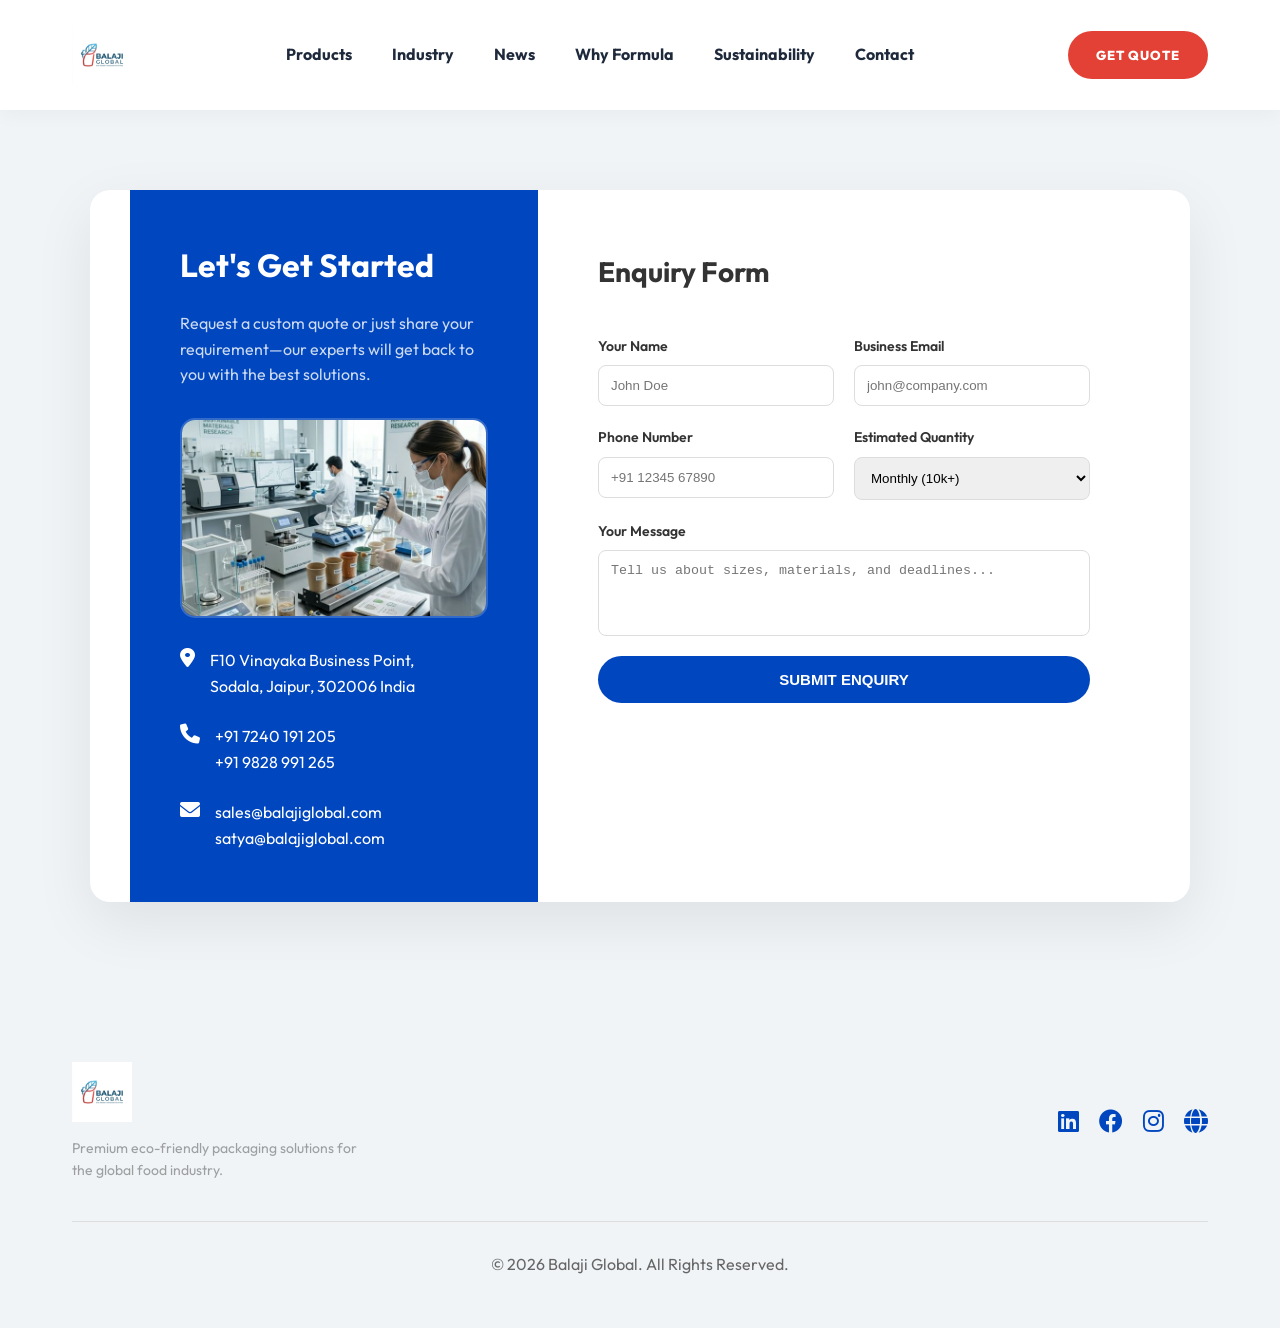
==== contact.html @ 2c3d489d "Initial responsive and footer updates" ====
<!DOCTYPE html>
<html lang="en">
<head>
    <meta charset="UTF-8">
    <meta name="viewport" content="width=device-width, initial-scale=1.0">
    <title>Contact Us | Balaji Global</title>
    <link rel="icon" type="image/png" href="./assets/images/logo-icon.png">
    <link rel="preconnect" href="https://fonts.googleapis.com">
    <link rel="preconnect" href="https://fonts.gstatic.com" crossorigin>
    <link href="https://fonts.googleapis.com/css2?family=Outfit:wght@300;400;600;700;800&display=swap" rel="stylesheet">
    <link rel="stylesheet" href="./index.css">
    <link rel="stylesheet" href="https://cdnjs.cloudflare.com/ajax/libs/font-awesome/6.0.0/css/all.min.css">
</head>
<body style="background-color: #f0f4f7;">
    <!-- Header -->
    <header class="site-header" style="height: 80px; background-color: rgba(255, 255, 255, 0.98); box-shadow: 0 10px 30px rgba(0,0,0,0.08);">
        <div class="container header-inner">
            <a href="index.html" class="logo">
                <img src="./assets/images/logo.png" alt="Balaji Global Logo" style="height: 60px; width: auto;">
            </a>
            <nav class="nav">
                <ul class="nav-links">
                    <li><a href="products.html">Products</a></li>
                    <li><a href="industry.html">Industry</a></li>
                    <li><a href="news.html">News</a></li>
                    <li><a href="formula.html">Why Formula</a></li>
                    <li><a href="sustainability.html">Sustainability</a></li>
                    <li><a href="contact.html" class="active">Contact</a></li>
                </ul>
            </nav>
            <div class="header-actions">
                <a href="contact.html" class="btn btn-secondary" style="border-radius: 30px; font-weight: 800; padding: 14px 28px; font-size: 13px;">GET QUOTE</a>
            </div>

            <div class="mobile-menu-toggle" id="mobile-toggle">
                <span></span>
                <span></span>
                <span></span>
            </div>
            
            <div class="mobile-nav" id="mobile-menu">
                <a href="index.html">Home</a>
                <a href="products.html">Products</a>
                <a href="industry.html">Industry</a>
                <a href="news.html">News</a>
                <a href="formula.html">Why Formula</a>
                <a href="sustainability.html">Sustainability</a>
                <a href="contact.html">Contact</a>
            </div>
        </div>
    </header>

    <main class="section">
        <div class="container" style="background-color: var(--white); border-radius: 20px; box-shadow: 0 20px 60px rgba(0,0,0,0.08); overflow: hidden; display: flex; max-width: 1100px;">
            <!-- Left Info -->
            <div style="background-color: var(--primary-color); color: var(--white); padding: 50px; width: 40%; display: flex; flex-direction: column; justify-content: space-between;">
                <div>
                    <h2 style="font-size: 32px; margin-bottom: 20px;">Let's Get Started</h2>
                    <p style="opacity: 0.8; margin-bottom: 30px;">Request a custom quote or just share your requirement—our experts will get back to you with the best solutions.</p>
                </div>
                
                <img src="./assets/images/news-lab.png" alt="Office" style="width: 100%; height: 200px; object-fit: cover; border-radius: 15px; margin-bottom: 30px; border: 2px solid rgba(255,255,255,0.2);">

                <div style="display: flex; flex-direction: column; gap: 25px;">
                    <div style="display: flex; gap: 15px; align-items: start;">
                        <i class="fas fa-location-dot" style="font-size: 20px;"></i>
                        <p>F10 Vinayaka Business Point,<br>Sodala, Jaipur, 302006 India</p>
                    </div>
                    <div style="display: flex; gap: 15px; align-items: start;">
                        <i class="fas fa-phone" style="font-size: 20px;"></i>
                        <p>+91 7240 191 205<br>+91 9828 991 265</p>
                    </div>
                    <div style="display: flex; gap: 15px; align-items: start;">
                        <i class="fas fa-envelope" style="font-size: 20px;"></i>
                        <p>sales@balajiglobal.com<br>satya@balajiglobal.com</p>
                    </div>
                </div>
            </div>

            <!-- Right Form -->
            <div style="padding: 60px; width: 60%;">
                <h2 style="font-size: 28px; margin-bottom: 40px; color: var(--text-color);">Enquiry Form</h2>
                <form id="contact-form" style="display: grid; grid-template-columns: 1fr 1fr; gap: 20px;">
                    <div style="display: flex; flex-direction: column; gap: 8px;">
                        <label style="font-weight: 600; font-size: 14px;">Your Name</label>
                        <input type="text" placeholder="John Doe" style="padding: 12px; border: 1px solid #ddd; border-radius: 8px;">
                    </div>
                    <div style="display: flex; flex-direction: column; gap: 8px;">
                        <label style="font-weight: 600; font-size: 14px;">Business Email</label>
                        <input type="email" placeholder="john@company.com" style="padding: 12px; border: 1px solid #ddd; border-radius: 8px;">
                    </div>
                    <div style="display: flex; flex-direction: column; gap: 8px;">
                        <label style="font-weight: 600; font-size: 14px;">Phone Number</label>
                        <input type="tel" placeholder="+91 12345 67890" style="padding: 12px; border: 1px solid #ddd; border-radius: 8px;">
                    </div>
                    <div style="display: flex; flex-direction: column; gap: 8px;">
                        <label style="font-weight: 600; font-size: 14px;">Estimated Quantity</label>
                        <select style="padding: 12px; border: 1px solid #ddd; border-radius: 8px;">
                            <option>Monthly (10k+)</option>
                            <option>Bulk Order (50k+)</option>
                            <option>Sample Order</option>
                        </select>
                    </div>
                    <div style="grid-column: span 2; display: flex; flex-direction: column; gap: 8px;">
                        <label style="font-weight: 600; font-size: 14px;">Your Message</label>
                        <textarea rows="4" placeholder="Tell us about sizes, materials, and deadlines..." style="padding: 12px; border: 1px solid #ddd; border-radius: 8px; resize: none;"></textarea>
                    </div>
                    <div style="grid-column: span 2;">
                        <button type="submit" class="btn btn-primary" style="width: 100%; border-radius: 30px; padding: 15px; font-weight: 800; font-size: 15px;">SUBMIT ENQUIRY</button>
                    </div>
                </form>
            </div>
        </div>
    </main>

    <footer class="site-footer" style="padding: 40px 0 20px; background-color: transparent; color: #666;">
        <div class="container">
            <div style="display: flex; justify-content: space-between; align-items: center; padding: 40px 0; border-bottom: 1px solid #ddd;">
                <div style="max-width: 300px; text-align: left;">
                    <img src="./assets/images/logo.png" alt="Logo" style="height: 60px;">
                    <p style="margin-top: 15px; opacity: 0.6; font-size: 14px;">Premium eco-friendly packaging solutions for the global food industry.</p>
                </div>
                <div style="display: flex; gap: 20px;">
                    <a href="https://www.linkedin.com/company/jprglobalexports" target="_blank" style="color: var(--primary-color); font-size: 24px;"><i class="fab fa-linkedin"></i></a>
                    <a href="https://www.facebook.com/jprglobalexports" target="_blank" style="color: var(--primary-color); font-size: 24px;"><i class="fab fa-facebook"></i></a>
                    <a href="https://www.instagram.com/jprglobalexports/" target="_blank" style="color: var(--primary-color); font-size: 24px;"><i class="fab fa-instagram"></i></a>
                    <a href="https://t.globallinker.com/t92Dm" target="_blank" style="color: var(--primary-color); font-size: 24px;" title="Indian Trade Portal"><i class="fas fa-globe"></i></a>
                </div>
            </div>
            <div style="text-align: center; padding: 30px 0;">
                <p>&copy; 2026 Balaji Global. All Rights Reserved.</p>
            </div>
        </div>
    </footer>
    <script src="./main.js"></script>
</body>
</html>
---- index.css ----
:root {
  --primary-color: #0046be; 
  --secondary-color: #f99d1c;
  --accent-red: #e34135;
  --accent-green: #8cc63f;
  --dark-bg: #1a1a1a;
  --light-bg: #f8f9fa;
  --text-color: #333333;
  --text-muted: #6b7280;
  --white: #ffffff;
  --container-width: 1400px;
  --header-height: 100px;
  --transition-speed: 0.3s;
  --border-radius: 8px;
}

/* Reset and Base Styles */
* {
  margin: 0;
  padding: 0;
  box-sizing: border-box;
}

html {
  scroll-behavior: smooth;
}

body {
  font-family: 'Outfit', 'Inter', sans-serif;
  color: var(--text-color);
  background-color: var(--white);
  line-height: 1.6;
}

a {
  text-decoration: none;
  color: inherit;
  transition: var(--transition-speed);
}

ul {
  list-style: none;
}

img {
  max-width: 100%;
  height: auto;
  display: block;
}

.container {
  max-width: var(--container-width);
  margin: 0 auto;
  padding: 0 40px;
}

.section {
  padding: 80px 0;
}

.btn {
  display: inline-block;
  padding: 12px 24px;
  border-radius: var(--border-radius);
  font-weight: 600;
  cursor: pointer;
  transition: var(--transition-speed);
  border: none;
}

.btn-primary {
  background-color: var(--primary-color);
  color: var(--white);
}

.btn-primary:hover {
  background-color: #0037a3;
  transform: translateY(-2px);
}

.btn-secondary {
  background-color: #e34135;
  color: var(--white);
  text-transform: uppercase;
  letter-spacing: 1px;
  font-size: 14px;
  padding: 10px 25px;
  border-radius: 5px;
}

.btn-secondary:hover {
  background-color: #c9352b;
  transform: translateY(-2px);
}

/* Top Bar */
.top-bar {
  background-color: #f0f4f8;
  padding: 8px 0;
  font-size: 14px;
}

.top-bar-inner {
  display: flex;
  justify-content: space-between;
  align-items: center;
  height: 40px;
}

.top-info {
  display: flex;
  gap: 25px;
  align-items: center;
  color: #666;
  font-weight: 500;
}

.top-links {
  display: flex;
  align-items: center;
  gap: 15px;
}

.top-links a i {
  color: #333;
  transition: var(--transition-speed);
}

/* Header */
.site-header {
  height: var(--header-height);
  background-color: var(--white);
  box-shadow: 0 4px 20px rgba(0,0,0,0.04);
  position: sticky;
  top: 0;
  z-index: 1000;
  display: flex;
  align-items: center;
}

.header-inner {
  display: flex;
  justify-content: space-between;
  align-items: center;
  width: 100%;
}

.logo img {
  height: 90px;
  width: auto;
  object-fit: contain;
  transition: transform 0.3s ease;
}

.nav {
  flex-grow: 1;
  display: flex;
  justify-content: center;
}

.mobile-menu-toggle {
  display: none;
  flex-direction: column;
  gap: 5px;
  cursor: pointer;
  z-index: 1000;
  padding: 10px;
}

.mobile-menu-toggle span {
  width: 28px;
  height: 3px;
  background-color: var(--primary-color);
  border-radius: 3px;
  transition: all 0.3s ease;
}

/* Mobile Nav Overlay */
.mobile-nav {
  position: fixed;
  top: 0;
  right: -100%;
  width: 80%;
  height: 100vh;
  background-color: var(--white);
  z-index: 999;
  display: flex;
  flex-direction: column;
  padding: 100px 40px;
  gap: 30px;
  box-shadow: -10px 0 30px rgba(0,0,0,0.1);
  transition: all 0.5s cubic-bezier(0.4, 0, 0.2, 1);
}

.mobile-nav.active {
  right: 0;
}

.mobile-nav a {
  font-size: 24px;
  font-weight: 700;
  color: var(--text-color);
  text-decoration: none;
}

.mobile-nav a.active {
  color: var(--primary-color);
}

.nav-links {
  display: flex;
  gap: 40px;
}

.nav-links a {
  font-weight: 700;
  font-size: 16px;
  color: #1e293b;
  text-transform: capitalize;
  transition: all 0.3s ease;
}

.nav-links a:hover {
  color: var(--primary-color);
}

.header-actions {
  display: flex;
  align-items: center;
  gap: 20px;
}

.header-actions i {
  font-size: 22px;
  color: #222;
  cursor: pointer;
  transition: var(--transition-speed);
}

.header-actions i:hover {
  color: var(--primary-color);
}

/* Hero Section */
.hero {
  position: relative;
  height: 650px;
  background-color: #f0f4f7;
  overflow: hidden;
}

.hero-slide {
  position: absolute;
  top: 0;
  left: 0;
  width: 100%;
  height: 100%;
  display: flex !important;
  align-items: center;
  justify-content: flex-start;
  opacity: 0;
  visibility: hidden;
  transition: opacity 1s ease-in-out, visibility 1s;
  z-index: 1;
  background-color: #f0f4f7;
}

.hero-slide.active {
  opacity: 1;
  visibility: visible;
  z-index: 10;
}

.hero-slide .container {
  position: relative;
  z-index: 20;
  pointer-events: none;
}

.hero-content {
  width: 45%;
  pointer-events: auto;
  transform: translateX(-50px);
  transition: transform 1s ease-out;
  padding-left: 8%;
  z-index: 20;
}

.hero-slide.active .hero-content {
  transform: translateX(0);
}

.hero-content h1 {
  font-size: 56px;
  line-height: 1.2;
  margin-bottom: 20px;
  color: var(--primary-color);
  font-weight: 700;
  max-width: 800px;
}

.hero-content p {
  font-size: 22px;
  margin-bottom: 40px;
  color: #334155;
  line-height: 1.5;
  max-width: 550px;
}

.hero-image {
  position: absolute;
  top: 0;
  right: 0;
  width: 50%;
  height: 100%;
  background-size: cover;
  background-position: center center;
  z-index: 5;
  border-bottom-left-radius: 100px;
}

.hero-image::after {
  content: '';
  position: absolute;
  top: 0;
  left: 0;
  width: 40%;
  height: 100%;
  background: linear-gradient(to right, #f0f4f7, transparent);
  pointer-events: none;
}

.hero-actions {
  display: flex;
  gap: 15px;
}

.btn-large {
  padding: 18px 45px;
  font-size: 15px;
  letter-spacing: 1px;
  border-radius: 50px;
  text-transform: uppercase;
}

.hero-dots {
  position: absolute;
  bottom: 30px;
  left: 20px;
  display: flex;
  gap: 10px;
  z-index: 20;
}

.dot {
  width: 12px;
  height: 12px;
  border-radius: 50%;
  background-color: #d1d5db;
  cursor: pointer;
  transition: all 0.4s cubic-bezier(0.175, 0.885, 0.32, 1.275);
}

.dot.active {
  background-color: var(--primary-color);
  width: 35px;
  border-radius: 10px;
}

@keyframes slideInLeft {
  from {
    opacity: 0;
    transform: translateX(-50px);
  }
  to {
    opacity: 1;
    transform: translateX(0);
  }
}

/* Category Grid */
.category-grid {
  display: grid;
  grid-template-columns: repeat(4, 1fr);
  gap: 0;
}

.category-card {
  position: relative;
  height: 250px;
  overflow: hidden;
  color: var(--white);
  display: flex;
  flex-direction: column;
  justify-content: flex-end;
  padding: 20px;
  transition: transform 0.5s ease;
}

.category-card:hover {
  transform: scale(1.02);
  z-index: 10;
}

.category-card img {
  position: absolute;
  top: 0;
  left: 0;
  width: 100%;
  height: 100%;
  object-fit: cover;
  z-index: 1;
}

.category-card h3 {
  position: relative;
  z-index: 2;
  font-size: 20px;
}

.category-card.blue { background-color: var(--primary-color); }
.category-card.orange { background-color: var(--secondary-color); }
.category-card.green { background-color: var(--accent-green); }

/* About Section */
.about-section {
  display: grid;
  grid-template-columns: 1fr 1fr;
  gap: 50px;
  align-items: center;
}

.about-content h2 {
  font-size: 36px;
  margin-bottom: 20px;
}

.about-content p {
  margin-bottom: 20px;
  color: var(--text-muted);
}

/* Application Grid */
.app-grid {
  display: grid;
  grid-template-columns: repeat(3, 1fr);
  gap: 20px;
}

.app-card {
  position: relative;
  height: 200px;
  border-radius: var(--border-radius);
  overflow: hidden;
}

.app-card img {
  width: 100%;
  height: 100%;
  object-fit: cover;
}

.app-card-overlay {
  position: absolute;
  bottom: 0;
  left: 0;
  width: 100%;
  background: rgba(0, 70, 190, 0.8);
  color: var(--white);
  padding: 10px;
  text-align: center;
}

/* Features Section */
.features-section {
  background-color: #f9f9f9;
}

.features-grid {
  display: grid;
  grid-template-columns: 1fr 1fr;
  gap: 50px;
}

.feature-item {
  display: flex;
  gap: 20px;
  margin-bottom: 30px;
}

.feature-icon {
  width: 50px;
  height: 50px;
  background-color: var(--primary-color);
  color: var(--white);
  border-radius: 50%;
  display: flex;
  align-items: center;
  justify-content: center;
  flex-shrink: 0;
}

/* Footer */
.site-footer {
  background-color: #333;
  color: var(--white);
  padding: 60px 0 20px;
}

.footer-grid {
  display: grid;
  grid-template-columns: repeat(4, 1fr);
  gap: 40px;
  margin-bottom: 40px;
}

.footer-col h4 {
  margin-bottom: 20px;
  font-size: 18px;
}

.footer-links li {
  margin-bottom: 10px;
}

.footer-links a:hover {
  text-decoration: underline;
}

.footer-bottom {
  padding-top: 20px;
  border-top: 1px solid #444;
  display: flex;
  justify-content: space-between;
  font-size: 14px;
}

/* Features Grid */
.features-grid {
  display: grid;
  grid-template-columns: repeat(3, 1fr);
  gap: 30px;
}

/* Chat Banner */
.chat-banner {
  padding: 60px;
  color: var(--white);
  display: flex;
  justify-content: space-between;
  align-items: center;
  margin-bottom: 80px;
  text-align: left;
}

.chat-content {
  max-width: 60%;
}

.chat-banner h2 {
  font-size: 36px;
  margin-bottom: 15px;
}

/* --- Comprehensive Responsive System --- */

@media (max-width: 1400px) {
  .container {
    max-width: 95%;
  }
}

@media (max-width: 1200px) {
  .hero-content h1 {
    font-size: 48px;
  }
}

@media (max-width: 1024px) {
  .nav {
    display: none; /* Hide standard nav for mobile */
  }

  /* Hamburger Toggle */
  .mobile-menu-toggle {
    display: flex !important;
  }

  .header-actions {
    display: none;
  }

  .hero-slide {
    padding-left: 5%;
    flex-direction: column;
    justify-content: center;
    text-align: center;
  }

  .hero-content {
    width: 90%;
    margin-bottom: 40px;
  }

  .hero-image {
    width: 80%;
    margin: 0 auto;
  }

  .footer-grid, .category-grid, .app-grid, .stats-grid {
    grid-template-columns: repeat(2, 1fr);
  }
}

@media (max-width: 768px) {
  .top-bar {
    display: none; /* Hide top bar on tablet/mobile if it gets messy */
  }

  .hero-content h1 {
    font-size: 32px;
  }

  .hero-image {
    width: 100%;
    opacity: 0.4;
    position: absolute;
    top: 50%;
    left: 50%;
    transform: translate(-50%, -50%) scale(1.2);
    z-index: 10;
  }

  .hero-content {
    width: 100%;
    z-index: 20;
    pointer-events: none;
    transform: none;
    padding: 20px;
    background: rgba(255,255,255,0.7);
    backdrop-filter: blur(10px);
    border-radius: 20px;
  }

  .hero-content .btn-group {
    pointer-events: auto;
  }

  .section {
    padding: 60px 0;
  }

  .section-title {
    font-size: 32px;
  }

  .about-content {
    grid-template-columns: 1fr;
  }

  .footer-grid, .category-grid, .app-grid, .stats-grid, .features-grid {
    grid-template-columns: 1fr;
  }

  .footer-bottom {
    flex-direction: column;
    text-align: center;
    gap: 15px;
  }
  
  /* Generic fixes for flex rows that are hardcoded in HTML styles */
  [style*="display: flex; gap: 60px;"] {
    flex-direction: column !important;
    gap: 30px !important;
  }

  [style*="display: grid; grid-template-columns: repeat(2, 1fr);"] {
    grid-template-columns: 1fr !important;
  }

  /* Contact Page Grid Fix */
  .container[style*="display: flex; max-width: 1100px;"] {
    flex-direction: column !important;
  }
  
  div[style*="width: 40%;"] {
    width: 100% !important;
    padding: 40px 20px !important;
  }
  
  div[style*="width: 60%;"] {
    width: 100% !important;
    padding: 40px 20px !important;
  }
}

@media (max-width: 480px) {
  .hero-content {
    padding: 30px 20px !important;
    width: 95% !important;
  }

  .hero-content h1 {
    font-size: 24px;
    line-height: 1.2;
    margin-bottom: 10px;
  }
  
  .hero-content p {
    font-size: 14px;
    line-height: 1.4;
    margin-bottom: 20px;
  }
  
  .container {
    padding: 0 15px;
  }

  .btn {
    width: 100%;
    margin-bottom: 10px;
    padding: 12px;
    font-size: 15px;
  }

  .btn-group {
    flex-direction: column;
    width: 100%;
  }

  /* Hide most of the top bar content to keep it clean */
  .top-bar-left span {
    display: none;
  }
  
  .top-bar-right {
    width: 100%;
    justify-content: center;
  }

  /* Chat Banner Mobile Fix */
  .chat-banner {
    flex-direction: column;
    padding: 60px 20px !important;
    text-align: center;
    border-radius: 0 !important;
    margin: 0 -15px 50px !important;
    gap: 30px;
  }

  .chat-content {
    max-width: 100%;
  }

  .chat-banner .btn {
    width: auto !important;
    min-width: 200px;
  }
}

/* Animations */
.fade-out {
  opacity: 0;
  transform: translateY(20px);
  transition: all 0.8s ease-out;
}

.fade-in {
  opacity: 1;
  transform: translateY(0);
}

.btn:hover {
  filter: brightness(1.1);
  transform: translateY(-2px);
  box-shadow: 0 4px 12px rgba(0,0,0,0.1);
}
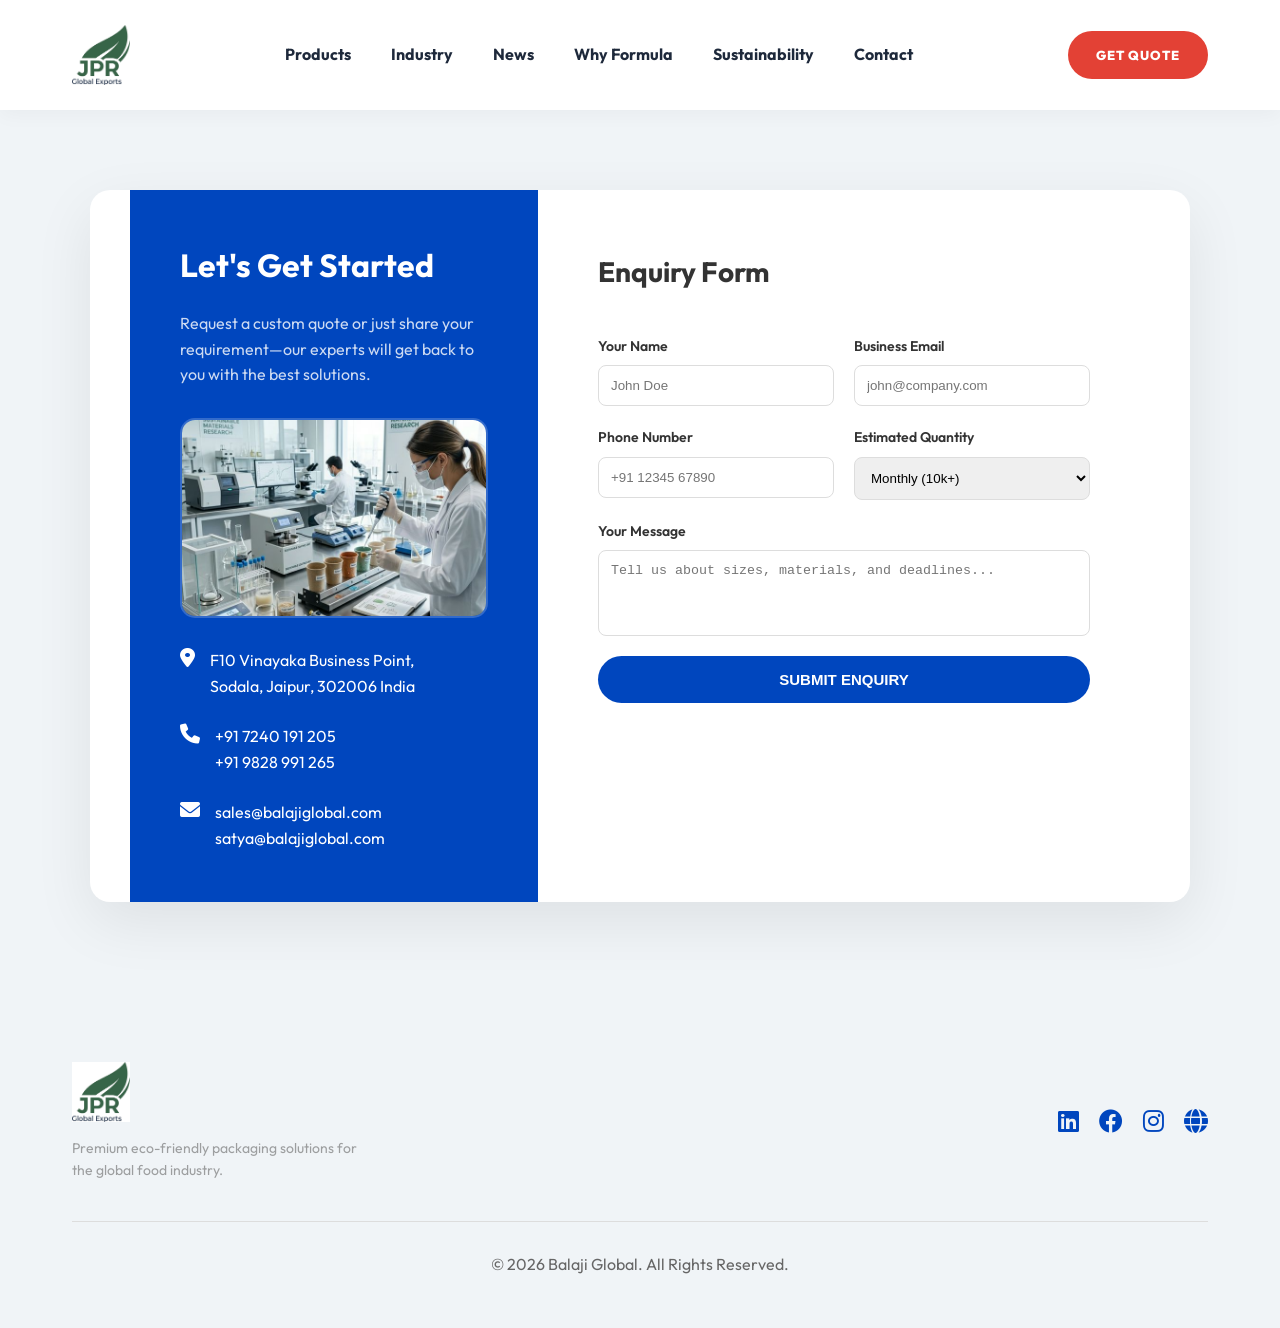
==== commit 5597f2da: "Update site logo to logo.jpg and remove footer filters" ====
--- a/contact.html
+++ b/contact.html
@@ -16,7 +16,7 @@
     <header class="site-header" style="height: 80px; background-color: rgba(255, 255, 255, 0.98); box-shadow: 0 10px 30px rgba(0,0,0,0.08);">
         <div class="container header-inner">
             <a href="index.html" class="logo">
-                <img src="./assets/images/logo.png" alt="Balaji Global Logo" style="height: 60px; width: auto;">
+                <img src="./assets/images/logo.jpg" alt="Balaji Global Logo" style="height: 60px; width: auto;">
             </a>
             <nav class="nav">
                 <ul class="nav-links">
@@ -117,7 +117,7 @@
         <div class="container">
             <div style="display: flex; justify-content: space-between; align-items: center; padding: 40px 0; border-bottom: 1px solid #ddd;">
                 <div style="max-width: 300px; text-align: left;">
-                    <img src="./assets/images/logo.png" alt="Logo" style="height: 60px;">
+                    <img src="./assets/images/logo.jpg" alt="Logo" style="height: 60px;">
                     <p style="margin-top: 15px; opacity: 0.6; font-size: 14px;">Premium eco-friendly packaging solutions for the global food industry.</p>
                 </div>
                 <div style="display: flex; gap: 20px;">
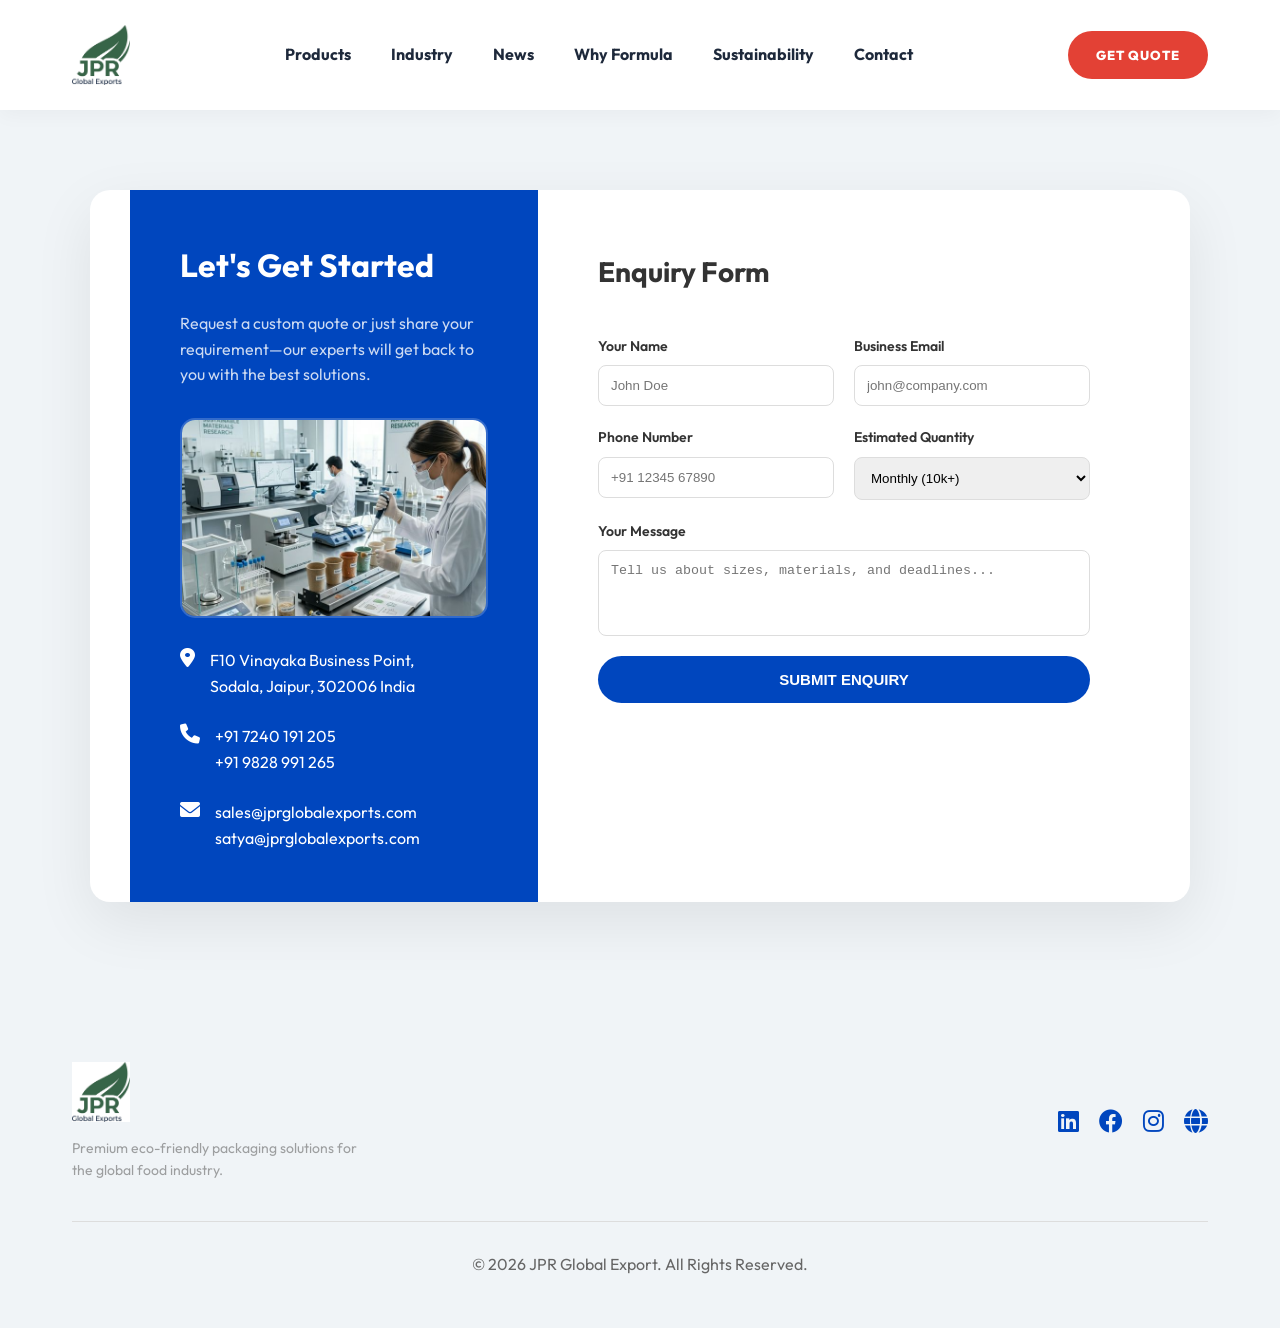
==== commit 0cdea3f7: "Rebrand website to JPR Global Export" ====
--- a/contact.html
+++ b/contact.html
@@ -3,7 +3,7 @@
 <head>
     <meta charset="UTF-8">
     <meta name="viewport" content="width=device-width, initial-scale=1.0">
-    <title>Contact Us | Balaji Global</title>
+    <title>Contact Us | JPR Global Export</title>
     <link rel="icon" type="image/png" href="./assets/images/logo-icon.png">
     <link rel="preconnect" href="https://fonts.googleapis.com">
     <link rel="preconnect" href="https://fonts.gstatic.com" crossorigin>
@@ -16,7 +16,7 @@
     <header class="site-header" style="height: 80px; background-color: rgba(255, 255, 255, 0.98); box-shadow: 0 10px 30px rgba(0,0,0,0.08);">
         <div class="container header-inner">
             <a href="index.html" class="logo">
-                <img src="./assets/images/logo.jpg" alt="Balaji Global Logo" style="height: 60px; width: auto;">
+                <img src="./assets/images/logo.jpg" alt="JPR Global Export Logo" style="height: 60px; width: auto;">
             </a>
             <nav class="nav">
                 <ul class="nav-links">
@@ -72,7 +72,7 @@
                     </div>
                     <div style="display: flex; gap: 15px; align-items: start;">
                         <i class="fas fa-envelope" style="font-size: 20px;"></i>
-                        <p>sales@balajiglobal.com<br>satya@balajiglobal.com</p>
+                        <p>sales@jprglobalexports.com<br>satya@jprglobalexports.com</p>
                     </div>
                 </div>
             </div>
@@ -128,7 +128,7 @@
                 </div>
             </div>
             <div style="text-align: center; padding: 30px 0;">
-                <p>&copy; 2026 Balaji Global. All Rights Reserved.</p>
+                <p>&copy; 2026 JPR Global Export. All Rights Reserved.</p>
             </div>
         </div>
     </footer>
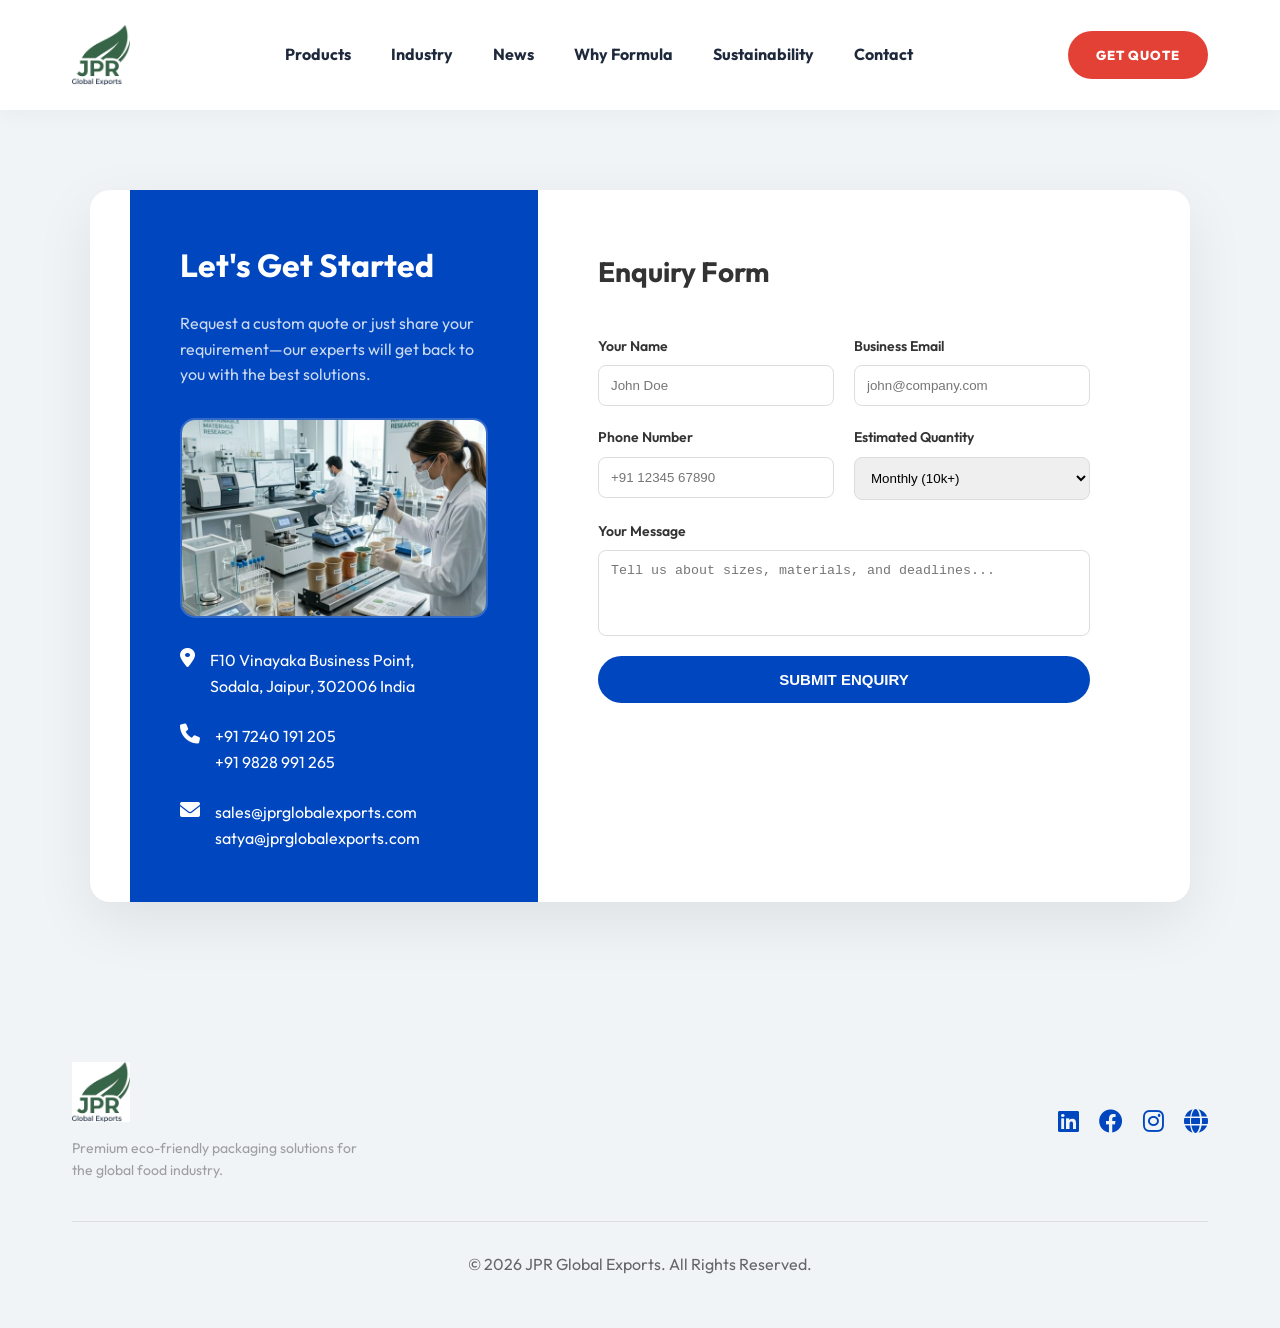
==== commit 0db5617a: "Update business name to JPR Global Exports across all HTML files" ====
--- a/contact.html
+++ b/contact.html
@@ -3,7 +3,7 @@
 <head>
     <meta charset="UTF-8">
     <meta name="viewport" content="width=device-width, initial-scale=1.0">
-    <title>Contact Us | JPR Global Export</title>
+    <title>Contact Us | JPR Global Exports</title>
     <link rel="icon" type="image/png" href="./assets/images/logo-icon.png">
     <link rel="preconnect" href="https://fonts.googleapis.com">
     <link rel="preconnect" href="https://fonts.gstatic.com" crossorigin>
@@ -16,7 +16,7 @@
     <header class="site-header" style="height: 80px; background-color: rgba(255, 255, 255, 0.98); box-shadow: 0 10px 30px rgba(0,0,0,0.08);">
         <div class="container header-inner">
             <a href="index.html" class="logo">
-                <img src="./assets/images/logo.jpg" alt="JPR Global Export Logo" style="height: 60px; width: auto;">
+                <img src="./assets/images/logo.jpg" alt="JPR Global Exports Logo" style="height: 60px; width: auto;">
             </a>
             <nav class="nav">
                 <ul class="nav-links">
@@ -128,7 +128,7 @@
                 </div>
             </div>
             <div style="text-align: center; padding: 30px 0;">
-                <p>&copy; 2026 JPR Global Export. All Rights Reserved.</p>
+                <p>&copy; 2026 JPR Global Exports. All Rights Reserved.</p>
             </div>
         </div>
     </footer>
